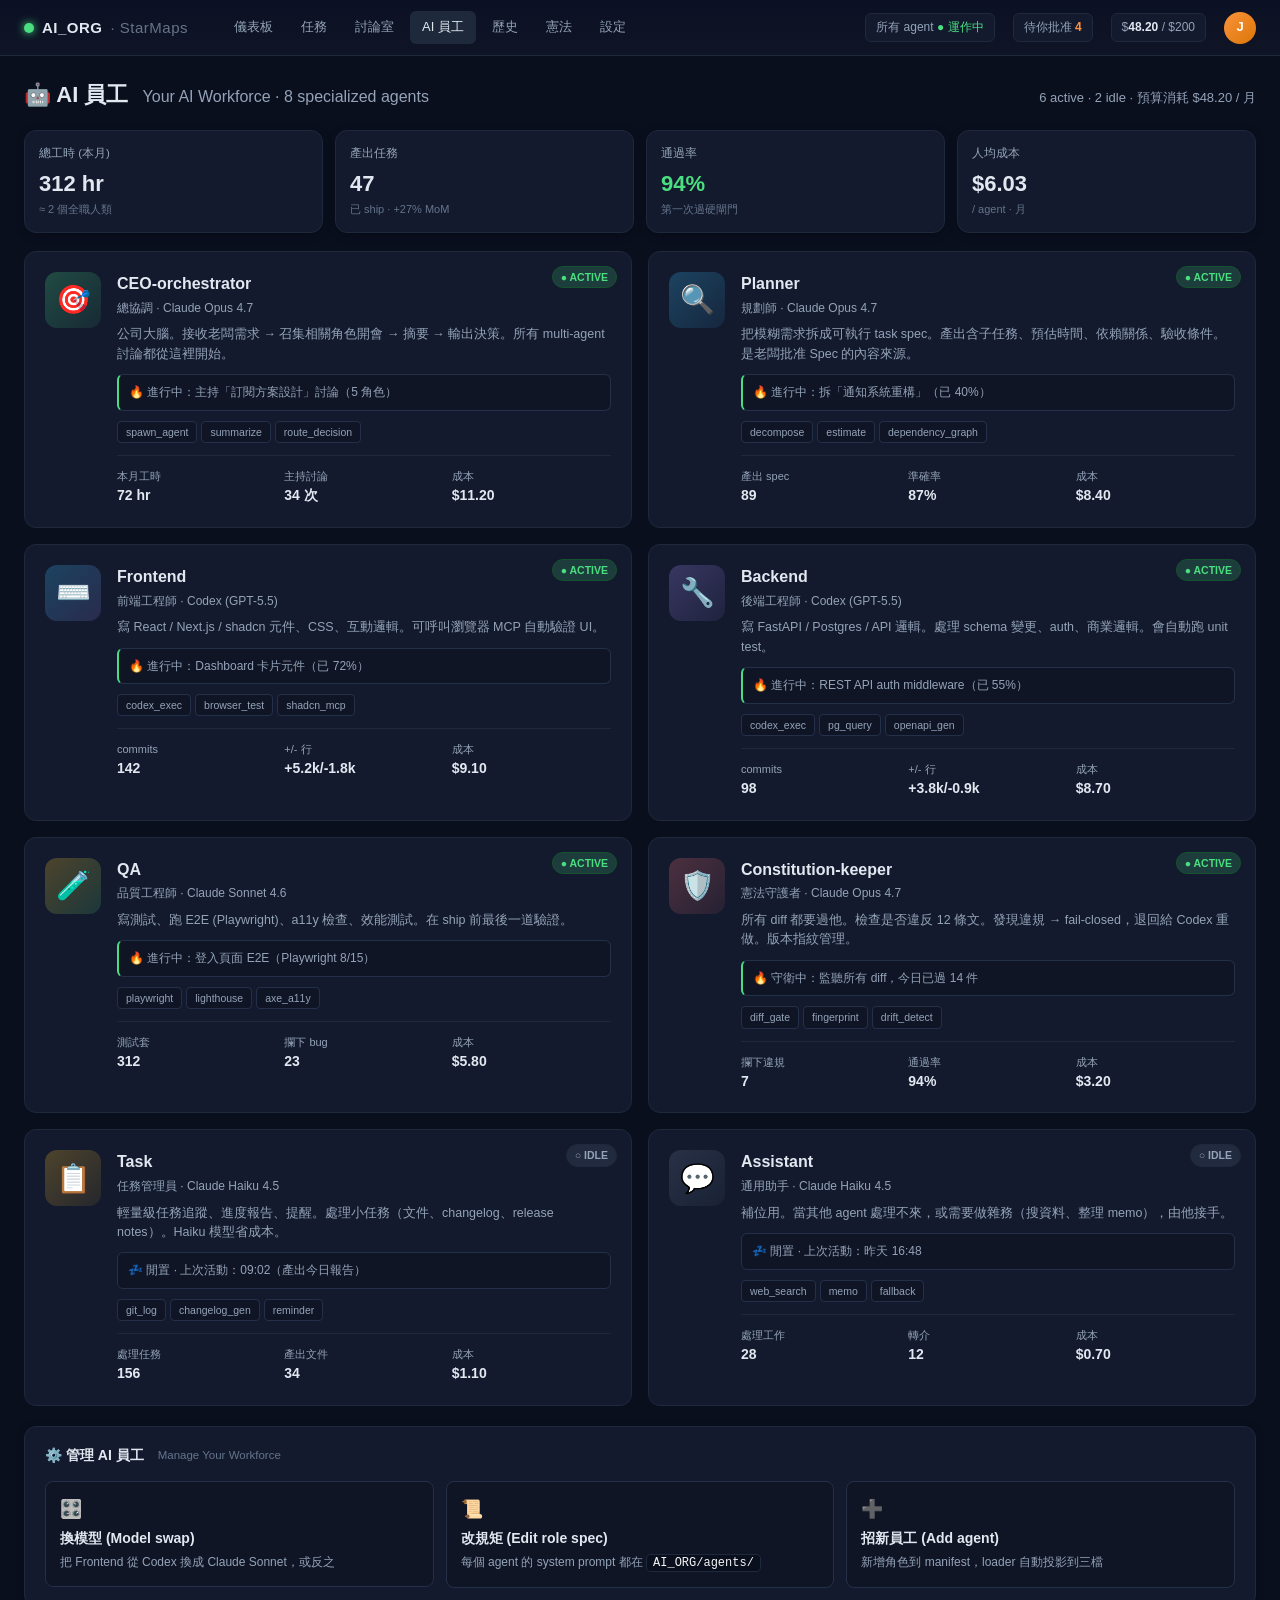
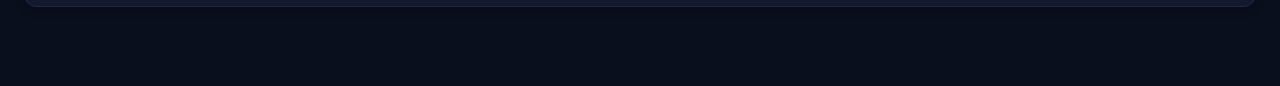
==== agents.html @ 7b2057f3 "feat: AI_ORG dashboard demo — 7 interactive pages 7 static pages showing what a boss's day looks lik" ====
<!DOCTYPE html>
<html lang="zh-Hant">
<head>
<meta charset="UTF-8">
<title>AI_ORG · AI 員工 (Agents)</title>
<link rel="stylesheet" href="styles.css">
<style>
  .agent-grid { display: grid; grid-template-columns: repeat(2, 1fr); gap: 16px; }
  .agent-profile {
    background: var(--panel);
    border: 1px solid var(--border);
    border-radius: 12px;
    padding: 20px;
    display: flex;
    gap: 16px;
    position: relative;
  }
  .agent-profile .badge-corner {
    position: absolute;
    top: 14px; right: 14px;
    font-size: 10.5px;
    padding: 2px 8px;
    border-radius: 999px;
    font-weight: 600;
  }
  .agent-profile.active .badge-corner { background: rgba(74,222,128,0.18); color: var(--ok); border: 1px solid #14532d; }
  .agent-profile.idle .badge-corner { background: rgba(100,116,139,0.18); color: var(--muted); border: 1px solid var(--border); }

  .agent-ava {
    width: 56px; height: 56px;
    border-radius: 12px;
    flex-shrink: 0;
    display: flex; align-items: center; justify-content: center;
    font-size: 28px;
  }
  .agent-ava.orch { background: linear-gradient(135deg, rgba(74,222,128,0.25), rgba(74,222,128,0.08)); }
  .agent-ava.planner { background: linear-gradient(135deg, rgba(56,189,248,0.25), rgba(56,189,248,0.08)); }
  .agent-ava.task { background: linear-gradient(135deg, rgba(251,191,36,0.25), rgba(251,191,36,0.08)); }
  .agent-ava.fe { background: linear-gradient(135deg, rgba(56,189,248,0.25), rgba(167,139,250,0.15)); }
  .agent-ava.be { background: linear-gradient(135deg, rgba(167,139,250,0.25), rgba(167,139,250,0.08)); }
  .agent-ava.qa { background: linear-gradient(135deg, rgba(251,191,36,0.25), rgba(74,222,128,0.15)); }
  .agent-ava.const { background: linear-gradient(135deg, rgba(248,113,113,0.25), rgba(248,113,113,0.08)); }
  .agent-ava.asst { background: linear-gradient(135deg, rgba(100,116,139,0.25), rgba(100,116,139,0.08)); }

  .agent-info { flex: 1; min-width: 0; }
  .agent-info h3 { margin: 0; font-size: 16px; font-weight: 700; }
  .agent-info .role { font-size: 12px; color: var(--muted); margin-top: 2px; }
  .agent-info .desc { font-size: 12.5px; color: var(--muted); margin-top: 8px; line-height: 1.55; }

  .agent-stats {
    display: grid;
    grid-template-columns: repeat(3, 1fr);
    gap: 8px;
    margin-top: 12px;
    padding-top: 12px;
    border-top: 1px solid var(--border);
  }
  .agent-stat { font-size: 11px; color: var(--muted); }
  .agent-stat b { display: block; color: var(--text); font-size: 14px; font-weight: 700; }

  .agent-current {
    margin-top: 10px;
    padding: 8px 10px;
    background: var(--panel-2);
    border: 1px solid var(--border-soft);
    border-radius: 6px;
    font-size: 12px;
    color: var(--muted);
  }
  .agent-current.active { border-left: 2px solid var(--ok); }
  .agent-current b { color: var(--text); }

  .agent-tools {
    display: flex; flex-wrap: wrap; gap: 4px;
    margin-top: 10px;
  }
  .tool-tag {
    font-size: 10.5px;
    background: var(--panel-2);
    border: 1px solid var(--border-soft);
    padding: 2px 8px;
    border-radius: 4px;
    color: var(--muted);
  }

  @media (max-width: 1100px) { .agent-grid { grid-template-columns: 1fr; } }
</style>
</head>
<body>
<div id="topbar-slot" data-active="agents"></div>

<div class="container">
  <div class="hero">
    <h1>🤖 AI 員工 <span class="greet">Your AI Workforce · 8 specialized agents</span></h1>
    <div class="date">6 active · 2 idle · 預算消耗 $48.20 / 月</div>
  </div>

  <div class="summary-row" style="display:grid;grid-template-columns:repeat(4,1fr);gap:12px;margin-bottom:18px">
    <div class="card" style="padding:14px"><div style="font-size:11.5px;color:var(--muted);text-transform:uppercase">總工時 (本月)</div><div style="font-size:22px;font-weight:700;margin-top:4px">312 hr</div><div style="font-size:11px;color:var(--dim)">≈ 2 個全職人類</div></div>
    <div class="card" style="padding:14px"><div style="font-size:11.5px;color:var(--muted);text-transform:uppercase">產出任務</div><div style="font-size:22px;font-weight:700;margin-top:4px">47</div><div style="font-size:11px;color:var(--dim)">已 ship · +27% MoM</div></div>
    <div class="card" style="padding:14px"><div style="font-size:11.5px;color:var(--muted);text-transform:uppercase">通過率</div><div style="font-size:22px;font-weight:700;margin-top:4px;color:var(--ok)">94%</div><div style="font-size:11px;color:var(--dim)">第一次過硬閘門</div></div>
    <div class="card" style="padding:14px"><div style="font-size:11.5px;color:var(--muted);text-transform:uppercase">人均成本</div><div style="font-size:22px;font-weight:700;margin-top:4px">$6.03</div><div style="font-size:11px;color:var(--dim)">/ agent · 月</div></div>
  </div>

  <div class="agent-grid">

    <!-- Orchestrator -->
    <div class="agent-profile active">
      <span class="badge-corner">● ACTIVE</span>
      <div class="agent-ava orch">🎯</div>
      <div class="agent-info">
        <h3>CEO-orchestrator</h3>
        <div class="role">總協調 · Claude Opus 4.7</div>
        <div class="desc">公司大腦。接收老闆需求 → 召集相關角色開會 → 摘要 → 輸出決策。所有 multi-agent 討論都從這裡開始。</div>
        <div class="agent-current active">🔥 進行中：主持「訂閱方案設計」討論（5 角色）</div>
        <div class="agent-tools">
          <span class="tool-tag">spawn_agent</span>
          <span class="tool-tag">summarize</span>
          <span class="tool-tag">route_decision</span>
        </div>
        <div class="agent-stats">
          <div class="agent-stat">本月工時<b>72 hr</b></div>
          <div class="agent-stat">主持討論<b>34 次</b></div>
          <div class="agent-stat">成本<b>$11.20</b></div>
        </div>
      </div>
    </div>

    <!-- Planner -->
    <div class="agent-profile active">
      <span class="badge-corner">● ACTIVE</span>
      <div class="agent-ava planner">🔍</div>
      <div class="agent-info">
        <h3>Planner</h3>
        <div class="role">規劃師 · Claude Opus 4.7</div>
        <div class="desc">把模糊需求拆成可執行 task spec。產出含子任務、預估時間、依賴關係、驗收條件。是老闆批准 Spec 的內容來源。</div>
        <div class="agent-current active">🔥 進行中：拆「通知系統重構」（已 40%）</div>
        <div class="agent-tools">
          <span class="tool-tag">decompose</span>
          <span class="tool-tag">estimate</span>
          <span class="tool-tag">dependency_graph</span>
        </div>
        <div class="agent-stats">
          <div class="agent-stat">產出 spec<b>89</b></div>
          <div class="agent-stat">準確率<b>87%</b></div>
          <div class="agent-stat">成本<b>$8.40</b></div>
        </div>
      </div>
    </div>

    <!-- Frontend (Codex) -->
    <div class="agent-profile active">
      <span class="badge-corner">● ACTIVE</span>
      <div class="agent-ava fe">⌨️</div>
      <div class="agent-info">
        <h3>Frontend</h3>
        <div class="role">前端工程師 · Codex (GPT-5.5)</div>
        <div class="desc">寫 React / Next.js / shadcn 元件、CSS、互動邏輯。可呼叫瀏覽器 MCP 自動驗證 UI。</div>
        <div class="agent-current active">🔥 進行中：Dashboard 卡片元件（已 72%）</div>
        <div class="agent-tools">
          <span class="tool-tag">codex_exec</span>
          <span class="tool-tag">browser_test</span>
          <span class="tool-tag">shadcn_mcp</span>
        </div>
        <div class="agent-stats">
          <div class="agent-stat">commits<b>142</b></div>
          <div class="agent-stat">+/- 行<b>+5.2k/-1.8k</b></div>
          <div class="agent-stat">成本<b>$9.10</b></div>
        </div>
      </div>
    </div>

    <!-- Backend (Codex) -->
    <div class="agent-profile active">
      <span class="badge-corner">● ACTIVE</span>
      <div class="agent-ava be">🔧</div>
      <div class="agent-info">
        <h3>Backend</h3>
        <div class="role">後端工程師 · Codex (GPT-5.5)</div>
        <div class="desc">寫 FastAPI / Postgres / API 邏輯。處理 schema 變更、auth、商業邏輯。會自動跑 unit test。</div>
        <div class="agent-current active">🔥 進行中：REST API auth middleware（已 55%）</div>
        <div class="agent-tools">
          <span class="tool-tag">codex_exec</span>
          <span class="tool-tag">pg_query</span>
          <span class="tool-tag">openapi_gen</span>
        </div>
        <div class="agent-stats">
          <div class="agent-stat">commits<b>98</b></div>
          <div class="agent-stat">+/- 行<b>+3.8k/-0.9k</b></div>
          <div class="agent-stat">成本<b>$8.70</b></div>
        </div>
      </div>
    </div>

    <!-- QA -->
    <div class="agent-profile active">
      <span class="badge-corner">● ACTIVE</span>
      <div class="agent-ava qa">🧪</div>
      <div class="agent-info">
        <h3>QA</h3>
        <div class="role">品質工程師 · Claude Sonnet 4.6</div>
        <div class="desc">寫測試、跑 E2E (Playwright)、a11y 檢查、效能測試。在 ship 前最後一道驗證。</div>
        <div class="agent-current active">🔥 進行中：登入頁面 E2E（Playwright 8/15）</div>
        <div class="agent-tools">
          <span class="tool-tag">playwright</span>
          <span class="tool-tag">lighthouse</span>
          <span class="tool-tag">axe_a11y</span>
        </div>
        <div class="agent-stats">
          <div class="agent-stat">測試套<b>312</b></div>
          <div class="agent-stat">攔下 bug<b>23</b></div>
          <div class="agent-stat">成本<b>$5.80</b></div>
        </div>
      </div>
    </div>

    <!-- Constitution Keeper -->
    <div class="agent-profile active">
      <span class="badge-corner">● ACTIVE</span>
      <div class="agent-ava const">🛡️</div>
      <div class="agent-info">
        <h3>Constitution-keeper</h3>
        <div class="role">憲法守護者 · Claude Opus 4.7</div>
        <div class="desc">所有 diff 都要過他。檢查是否違反 12 條文。發現違規 → fail-closed，退回給 Codex 重做。版本指紋管理。</div>
        <div class="agent-current active">🔥 守衛中：監聽所有 diff，今日已過 14 件</div>
        <div class="agent-tools">
          <span class="tool-tag">diff_gate</span>
          <span class="tool-tag">fingerprint</span>
          <span class="tool-tag">drift_detect</span>
        </div>
        <div class="agent-stats">
          <div class="agent-stat">攔下違規<b>7</b></div>
          <div class="agent-stat">通過率<b>94%</b></div>
          <div class="agent-stat">成本<b>$3.20</b></div>
        </div>
      </div>
    </div>

    <!-- Task -->
    <div class="agent-profile idle">
      <span class="badge-corner">○ IDLE</span>
      <div class="agent-ava task">📋</div>
      <div class="agent-info">
        <h3>Task</h3>
        <div class="role">任務管理員 · Claude Haiku 4.5</div>
        <div class="desc">輕量級任務追蹤、進度報告、提醒。處理小任務（文件、changelog、release notes）。Haiku 模型省成本。</div>
        <div class="agent-current">💤 閒置 · 上次活動：09:02（產出今日報告）</div>
        <div class="agent-tools">
          <span class="tool-tag">git_log</span>
          <span class="tool-tag">changelog_gen</span>
          <span class="tool-tag">reminder</span>
        </div>
        <div class="agent-stats">
          <div class="agent-stat">處理任務<b>156</b></div>
          <div class="agent-stat">產出文件<b>34</b></div>
          <div class="agent-stat">成本<b>$1.10</b></div>
        </div>
      </div>
    </div>

    <!-- Assistant -->
    <div class="agent-profile idle">
      <span class="badge-corner">○ IDLE</span>
      <div class="agent-ava asst">💬</div>
      <div class="agent-info">
        <h3>Assistant</h3>
        <div class="role">通用助手 · Claude Haiku 4.5</div>
        <div class="desc">補位用。當其他 agent 處理不來，或需要做雜務（搜資料、整理 memo），由他接手。</div>
        <div class="agent-current">💤 閒置 · 上次活動：昨天 16:48</div>
        <div class="agent-tools">
          <span class="tool-tag">web_search</span>
          <span class="tool-tag">memo</span>
          <span class="tool-tag">fallback</span>
        </div>
        <div class="agent-stats">
          <div class="agent-stat">處理工作<b>28</b></div>
          <div class="agent-stat">轉介<b>12</b></div>
          <div class="agent-stat">成本<b>$0.70</b></div>
        </div>
      </div>
    </div>

  </div>

  <!-- Bottom: how to manage them -->
  <div class="card" style="margin-top:20px">
    <div class="card-head"><h3>⚙️ 管理 AI 員工 <span class="en">Manage Your Workforce</span></h3></div>
    <div style="display:grid;grid-template-columns:repeat(3,1fr);gap:12px;margin-top:8px">
      <a href="settings.html" style="text-decoration:none;color:inherit">
        <div style="background:var(--panel-2);border:1px solid var(--border-soft);border-radius:8px;padding:14px;cursor:pointer">
          <div style="font-size:18px;margin-bottom:4px">🎛️</div>
          <div style="font-weight:600">換模型 (Model swap)</div>
          <div style="font-size:12px;color:var(--muted);margin-top:4px">把 Frontend 從 Codex 換成 Claude Sonnet，或反之</div>
        </div>
      </a>
      <a href="constitution.html" style="text-decoration:none;color:inherit">
        <div style="background:var(--panel-2);border:1px solid var(--border-soft);border-radius:8px;padding:14px;cursor:pointer">
          <div style="font-size:18px;margin-bottom:4px">📜</div>
          <div style="font-weight:600">改規矩 (Edit role spec)</div>
          <div style="font-size:12px;color:var(--muted);margin-top:4px">每個 agent 的 system prompt 都在 <code>AI_ORG/agents/</code></div>
        </div>
      </a>
      <div style="background:var(--panel-2);border:1px solid var(--border-soft);border-radius:8px;padding:14px;cursor:pointer" onclick="showToast('🆕','新員工招募流程：寫角色 → 加入 manifest → loader 自動投影')">
        <div style="font-size:18px;margin-bottom:4px">➕</div>
        <div style="font-weight:600">招新員工 (Add agent)</div>
        <div style="font-size:12px;color:var(--muted);margin-top:4px">新增角色到 manifest，loader 自動投影到三檔</div>
      </div>
    </div>
  </div>
</div>

<script src="shared.js"></script>
</body>
</html>
---- styles.css ----
/* ===========================================
   AI_ORG · Shared Stylesheet
   =========================================== */
:root {
  --bg: #0a0f1e;
  --panel: #131a2e;
  --panel-2: #0f1525;
  --border: #1e293b;
  --border-soft: #243049;
  --text: #e2e8f0;
  --muted: #94a3b8;
  --dim: #64748b;
  --accent: #38bdf8;
  --accent-2: #a78bfa;
  --boss: #fb923c;
  --ok: #4ade80;
  --warn: #fbbf24;
  --danger: #f87171;
}
* { box-sizing: border-box; }
html, body { margin: 0; padding: 0; }
body {
  font-family: -apple-system, "PingFang TC", "Microsoft JhengHei", "Segoe UI", sans-serif;
  background: var(--bg);
  color: var(--text);
  font-size: 14px;
  line-height: 1.55;
  min-height: 100vh;
}
a { color: var(--accent); text-decoration: none; }
code { background: var(--bg); border: 1px solid var(--border); padding: 1px 6px; border-radius: 4px; font-size: 12px; color: #f5f5f5; }

/* ===== Top Bar ===== */
.topbar {
  height: 56px;
  padding: 0 24px;
  background: linear-gradient(180deg, #0b1124, var(--panel-2));
  border-bottom: 1px solid var(--border);
  display: flex;
  align-items: center;
  gap: 18px;
  position: sticky;
  top: 0;
  z-index: 10;
  backdrop-filter: blur(8px);
}
.logo {
  font-weight: 700;
  font-size: 15px;
  letter-spacing: 0.5px;
  color: var(--text);
  display: flex;
  align-items: center;
  gap: 8px;
}
.logo .dot {
  width: 10px; height: 10px; border-radius: 50%;
  background: var(--ok);
  box-shadow: 0 0 8px var(--ok);
  animation: pulse 2s infinite;
}
@keyframes pulse {
  0%, 100% { opacity: 1; }
  50% { opacity: 0.4; }
}
.nav { display: flex; gap: 4px; margin-left: 16px; }
.nav a {
  color: var(--muted);
  padding: 6px 12px;
  border-radius: 6px;
  font-size: 13px;
  cursor: pointer;
}
.nav a.active { color: var(--text); background: var(--border); }
.nav a:hover { color: var(--text); }
.topbar .spacer { flex: 1; }
.topbar .stat {
  font-size: 12px;
  color: var(--muted);
  padding: 4px 10px;
  border-radius: 6px;
  background: var(--panel);
  border: 1px solid var(--border);
}
.topbar .stat b { color: var(--text); }
.topbar .stat .ok { color: var(--ok); }
.topbar .stat .boss { color: var(--boss); }
.avatar {
  width: 32px; height: 32px;
  border-radius: 50%;
  background: linear-gradient(135deg, var(--boss), #d97706);
  display: flex; align-items: center; justify-content: center;
  font-size: 13px; font-weight: 600; color: #fff;
  cursor: pointer;
}

/* ===== Container & Hero ===== */
.container {
  max-width: 1480px;
  margin: 0 auto;
  padding: 22px 24px 80px;
}
.hero {
  display: flex;
  align-items: baseline;
  justify-content: space-between;
  gap: 16px;
  margin-bottom: 18px;
  flex-wrap: wrap;
}
.hero h1 { margin: 0; font-size: 22px; font-weight: 700; }
.hero h1 .greet { color: var(--muted); font-weight: 400; font-size: 16px; margin-left: 8px; }
.hero .date { color: var(--muted); font-size: 13px; }

/* ===== Cards ===== */
.grid { display: grid; grid-template-columns: 2fr 1fr; gap: 18px; }
.col { display: flex; flex-direction: column; gap: 18px; min-width: 0; }
.card {
  background: var(--panel);
  border: 1px solid var(--border);
  border-radius: 12px;
  padding: 18px 20px;
  box-shadow: 0 2px 8px rgba(0,0,0,0.25);
}
.card .card-head {
  display: flex;
  align-items: center;
  justify-content: space-between;
  margin-bottom: 14px;
  gap: 8px;
  flex-wrap: wrap;
}
.card .card-head h3 {
  margin: 0;
  font-size: 14px;
  font-weight: 600;
  color: var(--text);
  display: flex; align-items: center; gap: 8px;
}
.card .card-head .en { font-size: 11.5px; color: var(--dim); font-weight: 400; margin-left: 6px; }
.card .card-head .count {
  background: var(--boss); color: #fff;
  padding: 1px 8px; border-radius: 999px;
  font-size: 11px; font-weight: 600;
}
.card .card-head .count.ok { background: var(--ok); color: #052e0e; }
.card .card-head .count.warn { background: var(--warn); color: #451a03; }
.card .card-head .more { font-size: 12px; color: var(--accent); cursor: pointer; }
.card .card-head .more:hover { text-decoration: underline; }

/* ===== Badges & Buttons ===== */
.badge {
  display: inline-block;
  font-size: 10.5px;
  padding: 2px 8px;
  border-radius: 999px;
  font-weight: 500;
  border: 1px solid var(--border-soft);
}
.badge.spec { background: rgba(251,146,60,0.12); color: var(--boss); border-color: #7c2d12; }
.badge.ship { background: rgba(74,222,128,0.12); color: var(--ok); border-color: #14532d; }
.badge.risk { background: rgba(248,113,113,0.12); color: var(--danger); border-color: #7f1d1d; }
.badge.cost { background: rgba(167,139,250,0.12); color: var(--accent-2); border-color: #4c1d95; }
.badge.test { background: rgba(56,189,248,0.12); color: var(--accent); border-color: #0c4a6e; }
.badge.muted { background: rgba(100,116,139,0.12); color: var(--muted); border-color: var(--border); }

.btn {
  padding: 6px 14px;
  border-radius: 6px;
  font-size: 12.5px;
  font-weight: 500;
  cursor: pointer;
  border: 1px solid var(--border-soft);
  background: transparent;
  color: var(--muted);
  transition: all 0.15s;
  font-family: inherit;
}
.btn:hover { color: var(--text); border-color: var(--dim); }
.btn.primary { background: var(--ok); color: #052e0e; border-color: var(--ok); font-weight: 600; }
.btn.primary:hover { background: #22c55e; }
.btn.danger { color: var(--danger); border-color: rgba(248,113,113,0.4); }
.btn.danger:hover { background: rgba(248,113,113,0.1); border-color: var(--danger); }
.btn.boss { background: var(--boss); color: #fff; border-color: var(--boss); font-weight: 600; }
.btn.boss:hover { background: #ea7c1d; }
.btn.ghost { color: var(--muted); }

/* ===== Toast ===== */
.toast {
  position: fixed;
  bottom: 24px; right: 24px;
  background: var(--panel);
  border: 1px solid var(--ok);
  border-radius: 10px;
  padding: 12px 18px;
  color: var(--text);
  font-size: 13px;
  box-shadow: 0 8px 24px rgba(0,0,0,0.4);
  transform: translateY(120%);
  opacity: 0;
  transition: all 0.3s;
  z-index: 100;
  display: flex;
  align-items: center;
  gap: 10px;
  max-width: 400px;
}
.toast.show { transform: translateY(0); opacity: 1; }
.toast.error { border-color: var(--danger); }

/* ===== Tables ===== */
table { width: 100%; border-collapse: collapse; font-size: 13px; }
th, td { text-align: left; padding: 10px 12px; border-bottom: 1px solid var(--border); vertical-align: top; }
th { color: var(--accent); font-weight: 600; font-size: 12px; text-transform: uppercase; letter-spacing: 0.5px; }
tr:hover td { background: rgba(56,189,248,0.04); }
td .en { color: var(--dim); font-size: 11.5px; }

/* ===== Filter bar ===== */
.filter-bar {
  display: flex; gap: 8px; flex-wrap: wrap;
  margin-bottom: 14px;
}
.filter-bar .chip {
  background: var(--panel-2);
  border: 1px solid var(--border-soft);
  color: var(--muted);
  padding: 5px 12px;
  border-radius: 999px;
  font-size: 12px;
  cursor: pointer;
}
.filter-bar .chip.active { background: var(--accent); color: #052e0e; border-color: var(--accent); font-weight: 600; }
.filter-bar .chip:hover:not(.active) { color: var(--text); border-color: var(--accent); }
.filter-bar input.search {
  flex: 1; min-width: 200px;
  background: var(--panel-2);
  border: 1px solid var(--border-soft);
  color: var(--text);
  padding: 6px 12px;
  border-radius: 6px;
  font-size: 12.5px;
  font-family: inherit;
}
.filter-bar input.search:focus { outline: none; border-color: var(--accent); }

/* ===== Responsive ===== */
@media (max-width: 1100px) {
  .grid { grid-template-columns: 1fr; }
}
@media (max-width: 700px) {
  .nav { display: none; }
  .topbar .stat { display: none; }
  .topbar .stat.always { display: block; }
}
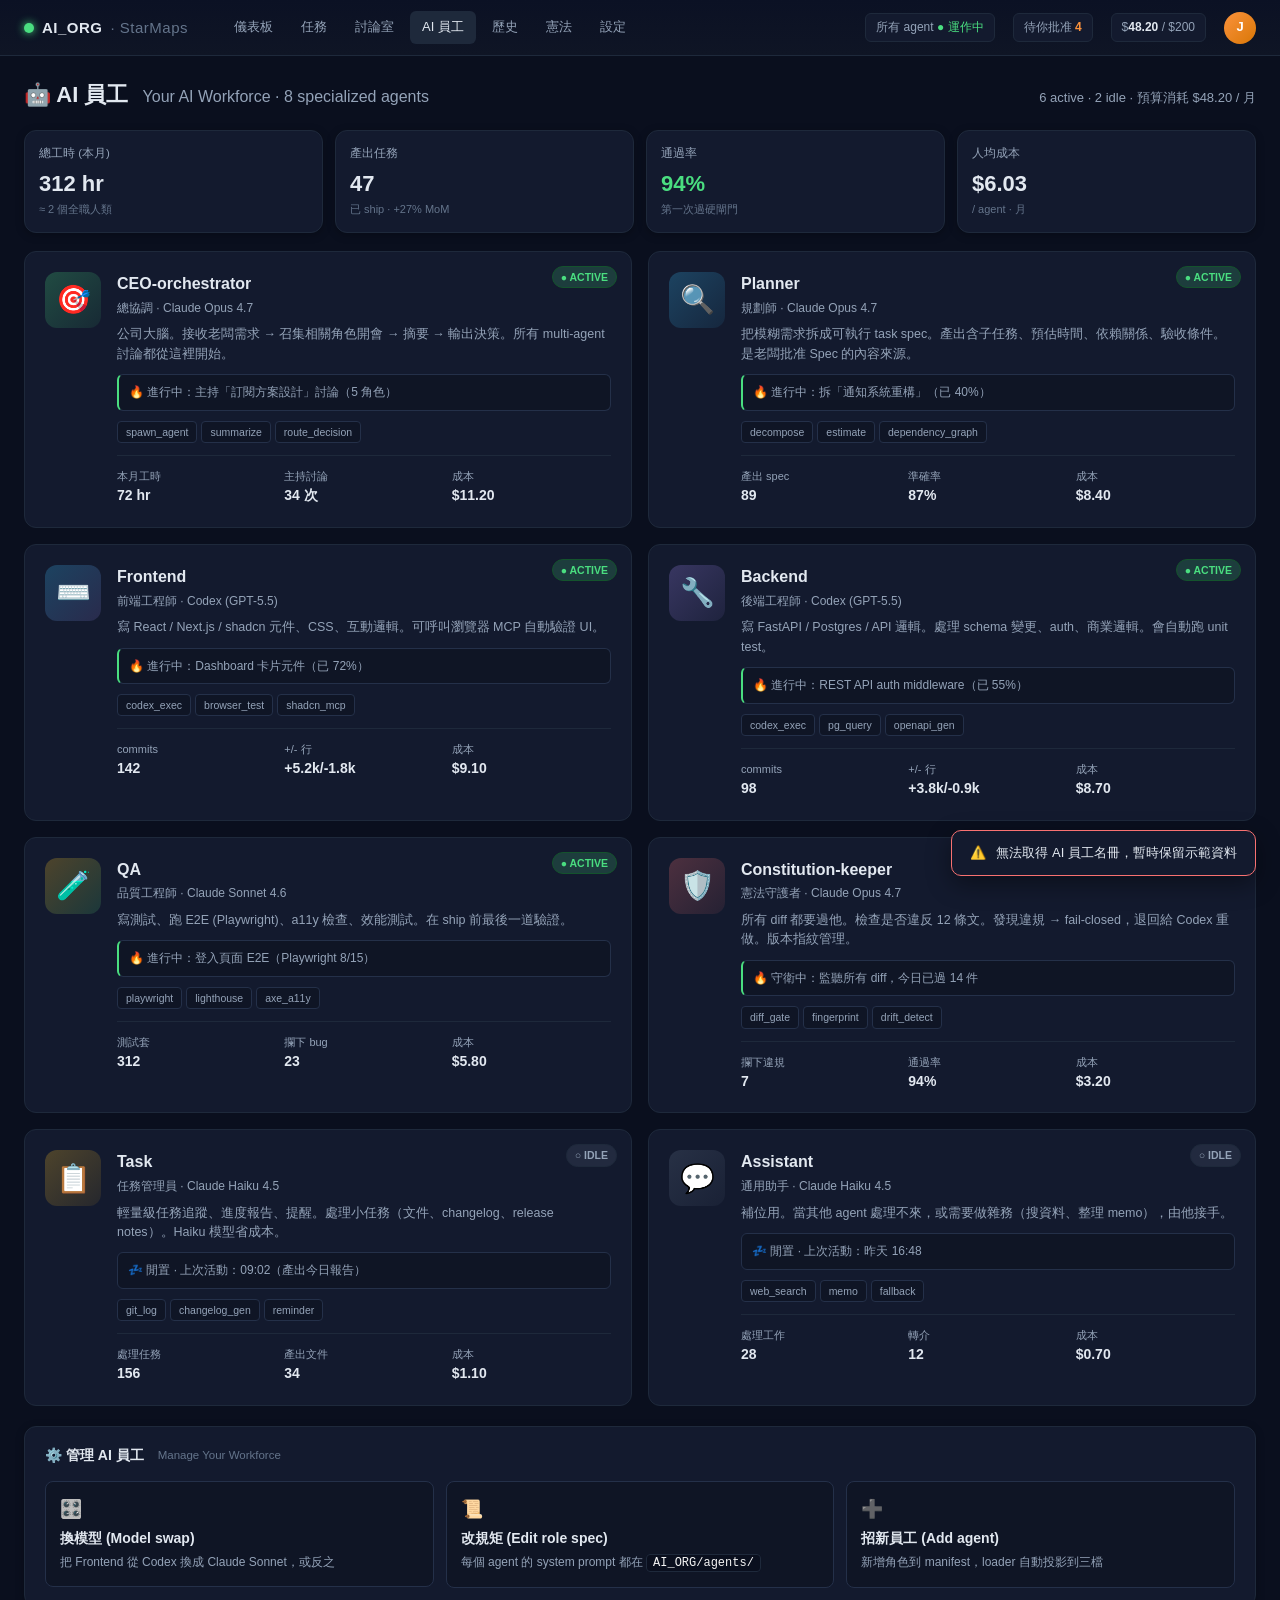
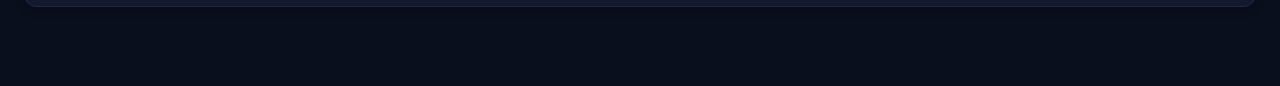
==== commit 24015989: "feat: T-0021 + T-0022 並行 — tasks.html(全列表 + 狀態 filter + 5s 輪詢 + approve/reject)+ agents.html(8 角色 cl" ====
--- a/agents.html
+++ b/agents.html
@@ -82,6 +82,24 @@
     border-radius: 4px;
     color: var(--muted);
   }
+  .agent-section-title {
+    grid-column: 1 / -1;
+    margin: 6px 0 -4px;
+    font-size: 12px;
+    color: var(--muted);
+    text-transform: uppercase;
+    letter-spacing: 0;
+  }
+  .agent-profile.boss { border-left: 3px solid var(--boss); }
+  .agent-profile.worker { border-left: 3px solid var(--accent); }
+  .agent-paths {
+    margin: 10px 0 0;
+    padding-left: 18px;
+    color: var(--muted);
+    font-size: 12px;
+    line-height: 1.55;
+  }
+  .agent-paths li { word-break: break-word; }
 
   @media (max-width: 1100px) { .agent-grid { grid-template-columns: 1fr; } }
 </style>
@@ -310,5 +328,125 @@
 </div>
 
 <script src="shared.js"></script>
+<script src="dashboard-api.js"></script>
+<script>
+  document.addEventListener('DOMContentLoaded', () => {
+    const agentsGrid = document.querySelector('.agent-grid');
+    let lastErrorToastAt = 0;
+
+    function createText(tag, className, text) {
+      const el = document.createElement(tag);
+      if (className) el.className = className;
+      el.textContent = text || '';
+      return el;
+    }
+
+    function normalizeRoles(manifest) {
+      const roles = manifest && manifest.roles ? manifest.roles : manifest;
+      if (!roles) return [];
+      if (Array.isArray(roles)) return roles.map(role => [role.name || role.id || '', role]);
+      return Object.entries(roles);
+    }
+
+    function getRoleClass(role) {
+      return role.class || role.role_class || role.level || '';
+    }
+
+    function getPaths(role) {
+      const paths = role.allowed_paths_default || role.allowedPathsDefault || role.allowed_paths || [];
+      if (Array.isArray(paths)) return paths;
+      if (typeof paths === 'string') return [paths];
+      return [];
+    }
+
+    function renderSection(title) {
+      agentsGrid.appendChild(createText('div', 'agent-section-title', title));
+    }
+
+    function renderAgentCard(key, role) {
+      const name = role.name || key || '未命名角色';
+      const engine = role.engine || role.model || role.runtime || '未設定';
+      const roleClass = getRoleClass(role);
+      const paths = getPaths(role);
+      const isBoss = String(roleClass) === '2';
+
+      const card = document.createElement('div');
+      card.className = `agent-profile active ${isBoss ? 'boss' : 'worker'}`;
+
+      const badge = createText('span', 'badge-corner', isBoss ? 'CLASS 2' : 'CLASS 3');
+      const avatar = createText('div', 'agent-ava asst', isBoss ? '🎯' : '⌨️');
+      const info = document.createElement('div');
+      info.className = 'agent-info';
+
+      info.appendChild(createText('h3', '', name));
+      info.appendChild(createText('div', 'role', `engine: ${engine}`));
+      info.appendChild(createText('div', 'desc', `class: ${roleClass || '未設定'}`));
+
+      const current = createText(
+        'div',
+        'agent-current active',
+        isBoss ? '主管角色 · 負責協調與決策' : '執行角色 · 負責交付任務',
+      );
+      info.appendChild(current);
+
+      const pathTitle = createText('div', 'agent-stat', 'allowed_paths_default');
+      pathTitle.style.marginTop = '12px';
+      pathTitle.style.color = 'var(--text)';
+      info.appendChild(pathTitle);
+
+      const list = document.createElement('ul');
+      list.className = 'agent-paths';
+      if (paths.length) {
+        paths.forEach(path => list.appendChild(createText('li', '', path)));
+      } else {
+        list.appendChild(createText('li', '', '未設定'));
+      }
+      info.appendChild(list);
+
+      card.append(badge, avatar, info);
+      return card;
+    }
+
+    function renderAgents(manifest) {
+      if (!agentsGrid) return;
+      const entries = normalizeRoles(manifest);
+      if (!entries.length) return;
+
+      const bosses = entries.filter(([, role]) => String(getRoleClass(role)) === '2');
+      const workers = entries.filter(([, role]) => String(getRoleClass(role)) === '3');
+      const others = entries.filter(([, role]) => !['2', '3'].includes(String(getRoleClass(role))));
+
+      agentsGrid.replaceChildren();
+      renderSection('Class 2 主管');
+      bosses.forEach(([key, role]) => agentsGrid.appendChild(renderAgentCard(key, role)));
+      renderSection('Class 3 執行');
+      workers.forEach(([key, role]) => agentsGrid.appendChild(renderAgentCard(key, role)));
+      if (others.length) {
+        renderSection('其他角色');
+        others.forEach(([key, role]) => agentsGrid.appendChild(renderAgentCard(key, role)));
+      }
+    }
+
+    async function refreshAgents() {
+      try {
+        const response = await fetch(`${window.API_BASE || 'http://127.0.0.1:8765'}/agents`, {
+          headers: { Accept: 'application/json' },
+        });
+        if (!response.ok) throw new Error(`HTTP ${response.status}`);
+        renderAgents(await response.json());
+      } catch (error) {
+        console.warn('[agents] fetch failed', error);
+        const now = Date.now();
+        if (typeof showToast === 'function' && now - lastErrorToastAt > 30000) {
+          lastErrorToastAt = now;
+          showToast('⚠️', '無法取得 AI 員工名冊，暫時保留示範資料', true);
+        }
+      }
+    }
+
+    refreshAgents();
+    window.setInterval(refreshAgents, 5000);
+  });
+</script>
 </body>
 </html>
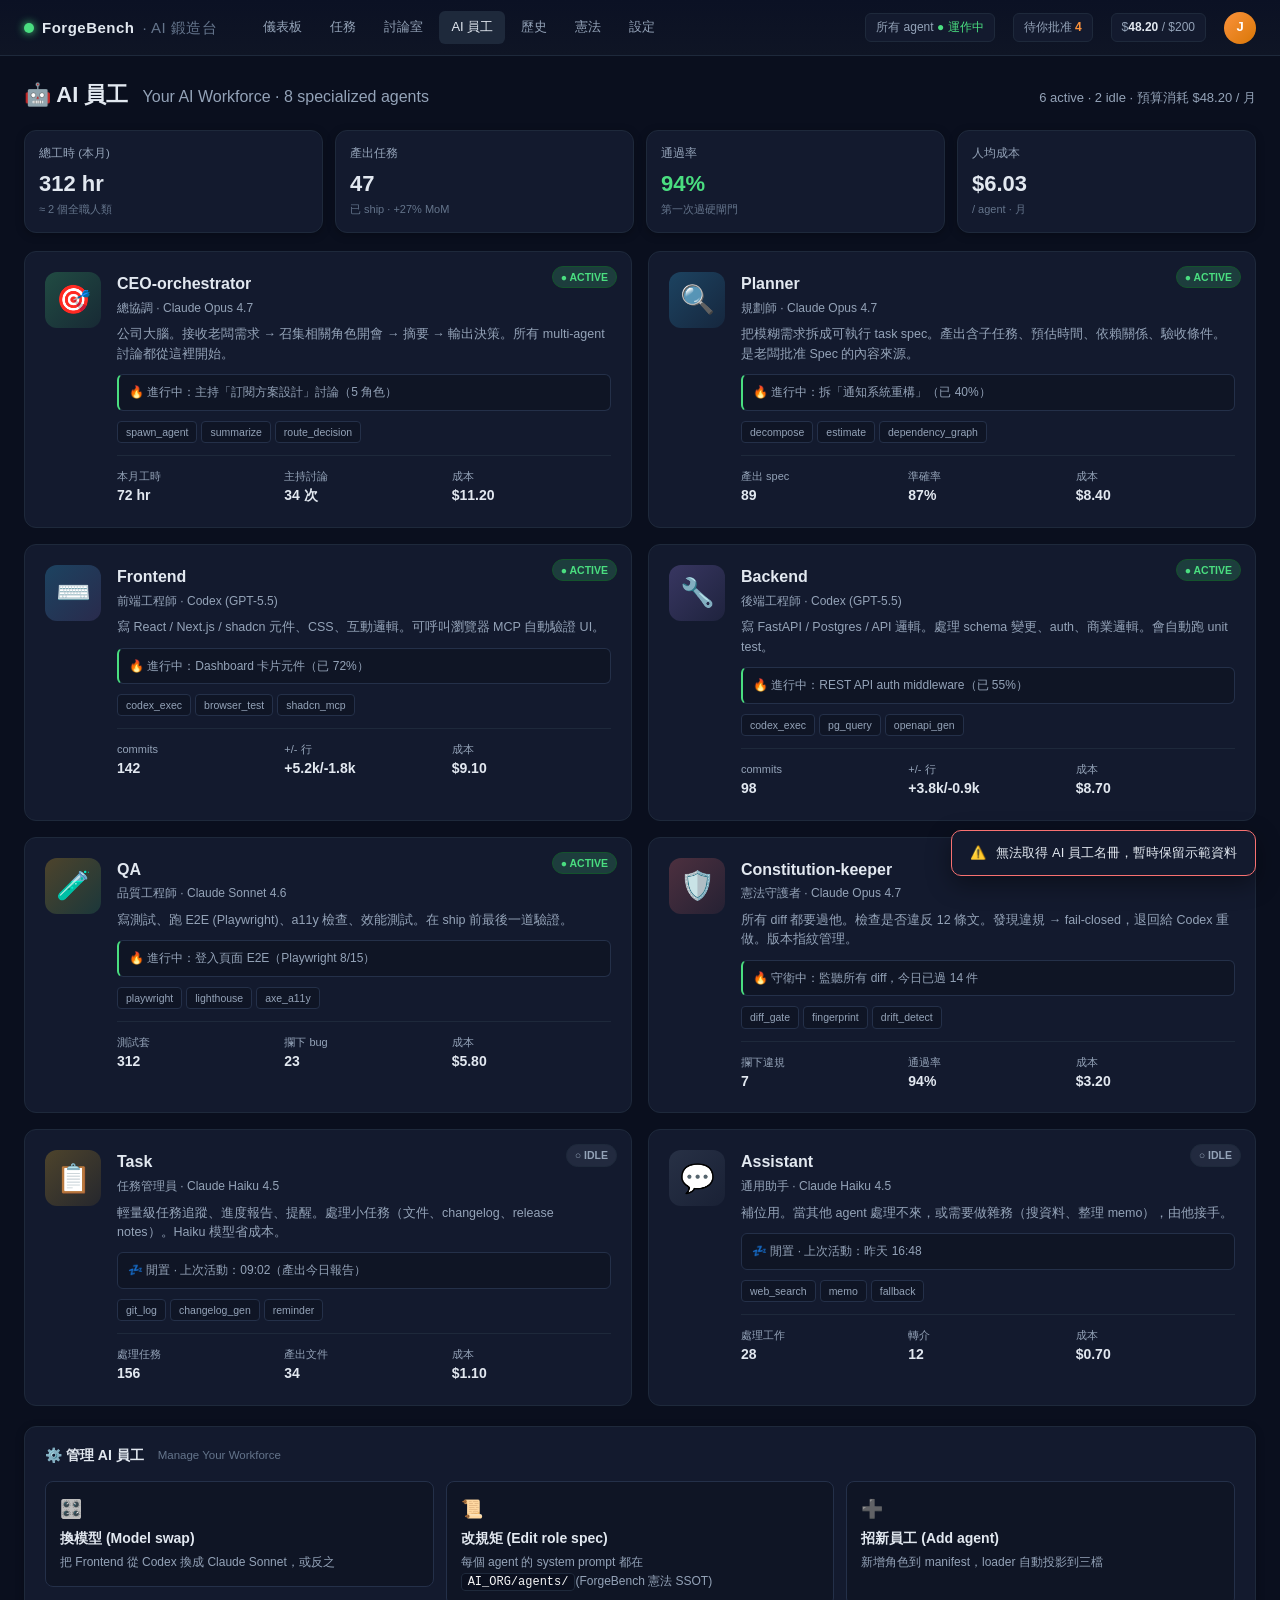
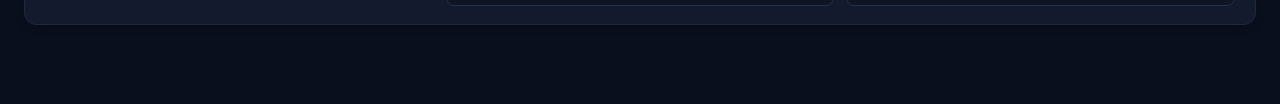
==== commit c435de4d: "feat(brand): ForgeBench｜AI 鍛造台 全面套用 — 7 頁 <title> 改 ForgeBench / 左上 logo 改 ForgeBench · AI 鍛造台 / age" ====
--- a/agents.html
+++ b/agents.html
@@ -2,7 +2,7 @@
 <html lang="zh-Hant">
 <head>
 <meta charset="UTF-8">
-<title>AI_ORG · AI 員工 (Agents)</title>
+<title>ForgeBench · AI 員工 (Agents)</title>
 <link rel="stylesheet" href="styles.css">
 <style>
   .agent-grid { display: grid; grid-template-columns: repeat(2, 1fr); gap: 16px; }
@@ -315,7 +315,7 @@
         <div style="background:var(--panel-2);border:1px solid var(--border-soft);border-radius:8px;padding:14px;cursor:pointer">
           <div style="font-size:18px;margin-bottom:4px">📜</div>
           <div style="font-weight:600">改規矩 (Edit role spec)</div>
-          <div style="font-size:12px;color:var(--muted);margin-top:4px">每個 agent 的 system prompt 都在 <code>AI_ORG/agents/</code></div>
+          <div style="font-size:12px;color:var(--muted);margin-top:4px">每個 agent 的 system prompt 都在 <code>AI_ORG/agents/</code>(ForgeBench 憲法 SSOT)</div>
         </div>
       </a>
       <div style="background:var(--panel-2);border:1px solid var(--border-soft);border-radius:8px;padding:14px;cursor:pointer" onclick="showToast('🆕','新員工招募流程：寫角色 → 加入 manifest → loader 自動投影')">
--- a/styles.css
+++ b/styles.css
@@ -1,5 +1,5 @@
 /* ===========================================
-   AI_ORG · Shared Stylesheet
+   ForgeBench｜AI 鍛造台 · Shared Stylesheet
    =========================================== */
 :root {
   --bg: #0a0f1e;
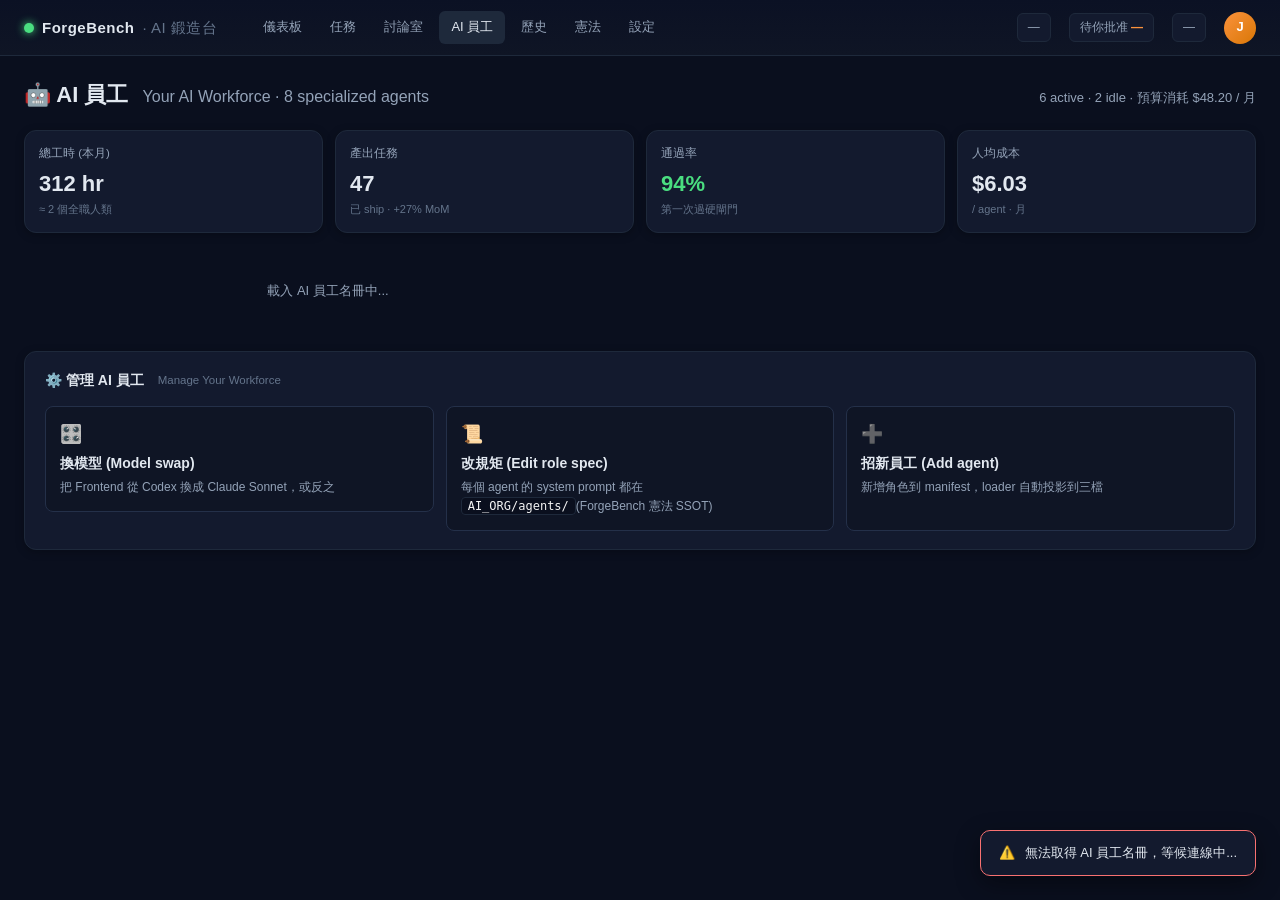
==== commit 762520d3: "feat: T-0037 — agents.html 殘留 mock 清(8 個 hardcoded mock cards → loading placeholder)+ ?api= URLSearc" ====
--- a/agents.html
+++ b/agents.html
@@ -121,183 +121,7 @@
   </div>
 
   <div class="agent-grid">
-
-    <!-- Orchestrator -->
-    <div class="agent-profile active">
-      <span class="badge-corner">● ACTIVE</span>
-      <div class="agent-ava orch">🎯</div>
-      <div class="agent-info">
-        <h3>CEO-orchestrator</h3>
-        <div class="role">總協調 · Claude Opus 4.7</div>
-        <div class="desc">公司大腦。接收老闆需求 → 召集相關角色開會 → 摘要 → 輸出決策。所有 multi-agent 討論都從這裡開始。</div>
-        <div class="agent-current active">🔥 進行中：主持「訂閱方案設計」討論（5 角色）</div>
-        <div class="agent-tools">
-          <span class="tool-tag">spawn_agent</span>
-          <span class="tool-tag">summarize</span>
-          <span class="tool-tag">route_decision</span>
-        </div>
-        <div class="agent-stats">
-          <div class="agent-stat">本月工時<b>72 hr</b></div>
-          <div class="agent-stat">主持討論<b>34 次</b></div>
-          <div class="agent-stat">成本<b>$11.20</b></div>
-        </div>
-      </div>
-    </div>
-
-    <!-- Planner -->
-    <div class="agent-profile active">
-      <span class="badge-corner">● ACTIVE</span>
-      <div class="agent-ava planner">🔍</div>
-      <div class="agent-info">
-        <h3>Planner</h3>
-        <div class="role">規劃師 · Claude Opus 4.7</div>
-        <div class="desc">把模糊需求拆成可執行 task spec。產出含子任務、預估時間、依賴關係、驗收條件。是老闆批准 Spec 的內容來源。</div>
-        <div class="agent-current active">🔥 進行中：拆「通知系統重構」（已 40%）</div>
-        <div class="agent-tools">
-          <span class="tool-tag">decompose</span>
-          <span class="tool-tag">estimate</span>
-          <span class="tool-tag">dependency_graph</span>
-        </div>
-        <div class="agent-stats">
-          <div class="agent-stat">產出 spec<b>89</b></div>
-          <div class="agent-stat">準確率<b>87%</b></div>
-          <div class="agent-stat">成本<b>$8.40</b></div>
-        </div>
-      </div>
-    </div>
-
-    <!-- Frontend (Codex) -->
-    <div class="agent-profile active">
-      <span class="badge-corner">● ACTIVE</span>
-      <div class="agent-ava fe">⌨️</div>
-      <div class="agent-info">
-        <h3>Frontend</h3>
-        <div class="role">前端工程師 · Codex (GPT-5.5)</div>
-        <div class="desc">寫 React / Next.js / shadcn 元件、CSS、互動邏輯。可呼叫瀏覽器 MCP 自動驗證 UI。</div>
-        <div class="agent-current active">🔥 進行中：Dashboard 卡片元件（已 72%）</div>
-        <div class="agent-tools">
-          <span class="tool-tag">codex_exec</span>
-          <span class="tool-tag">browser_test</span>
-          <span class="tool-tag">shadcn_mcp</span>
-        </div>
-        <div class="agent-stats">
-          <div class="agent-stat">commits<b>142</b></div>
-          <div class="agent-stat">+/- 行<b>+5.2k/-1.8k</b></div>
-          <div class="agent-stat">成本<b>$9.10</b></div>
-        </div>
-      </div>
-    </div>
-
-    <!-- Backend (Codex) -->
-    <div class="agent-profile active">
-      <span class="badge-corner">● ACTIVE</span>
-      <div class="agent-ava be">🔧</div>
-      <div class="agent-info">
-        <h3>Backend</h3>
-        <div class="role">後端工程師 · Codex (GPT-5.5)</div>
-        <div class="desc">寫 FastAPI / Postgres / API 邏輯。處理 schema 變更、auth、商業邏輯。會自動跑 unit test。</div>
-        <div class="agent-current active">🔥 進行中：REST API auth middleware（已 55%）</div>
-        <div class="agent-tools">
-          <span class="tool-tag">codex_exec</span>
-          <span class="tool-tag">pg_query</span>
-          <span class="tool-tag">openapi_gen</span>
-        </div>
-        <div class="agent-stats">
-          <div class="agent-stat">commits<b>98</b></div>
-          <div class="agent-stat">+/- 行<b>+3.8k/-0.9k</b></div>
-          <div class="agent-stat">成本<b>$8.70</b></div>
-        </div>
-      </div>
-    </div>
-
-    <!-- QA -->
-    <div class="agent-profile active">
-      <span class="badge-corner">● ACTIVE</span>
-      <div class="agent-ava qa">🧪</div>
-      <div class="agent-info">
-        <h3>QA</h3>
-        <div class="role">品質工程師 · Claude Sonnet 4.6</div>
-        <div class="desc">寫測試、跑 E2E (Playwright)、a11y 檢查、效能測試。在 ship 前最後一道驗證。</div>
-        <div class="agent-current active">🔥 進行中：登入頁面 E2E（Playwright 8/15）</div>
-        <div class="agent-tools">
-          <span class="tool-tag">playwright</span>
-          <span class="tool-tag">lighthouse</span>
-          <span class="tool-tag">axe_a11y</span>
-        </div>
-        <div class="agent-stats">
-          <div class="agent-stat">測試套<b>312</b></div>
-          <div class="agent-stat">攔下 bug<b>23</b></div>
-          <div class="agent-stat">成本<b>$5.80</b></div>
-        </div>
-      </div>
-    </div>
-
-    <!-- Constitution Keeper -->
-    <div class="agent-profile active">
-      <span class="badge-corner">● ACTIVE</span>
-      <div class="agent-ava const">🛡️</div>
-      <div class="agent-info">
-        <h3>Constitution-keeper</h3>
-        <div class="role">憲法守護者 · Claude Opus 4.7</div>
-        <div class="desc">所有 diff 都要過他。檢查是否違反 12 條文。發現違規 → fail-closed，退回給 Codex 重做。版本指紋管理。</div>
-        <div class="agent-current active">🔥 守衛中：監聽所有 diff，今日已過 14 件</div>
-        <div class="agent-tools">
-          <span class="tool-tag">diff_gate</span>
-          <span class="tool-tag">fingerprint</span>
-          <span class="tool-tag">drift_detect</span>
-        </div>
-        <div class="agent-stats">
-          <div class="agent-stat">攔下違規<b>7</b></div>
-          <div class="agent-stat">通過率<b>94%</b></div>
-          <div class="agent-stat">成本<b>$3.20</b></div>
-        </div>
-      </div>
-    </div>
-
-    <!-- Task -->
-    <div class="agent-profile idle">
-      <span class="badge-corner">○ IDLE</span>
-      <div class="agent-ava task">📋</div>
-      <div class="agent-info">
-        <h3>Task</h3>
-        <div class="role">任務管理員 · Claude Haiku 4.5</div>
-        <div class="desc">輕量級任務追蹤、進度報告、提醒。處理小任務（文件、changelog、release notes）。Haiku 模型省成本。</div>
-        <div class="agent-current">💤 閒置 · 上次活動：09:02（產出今日報告）</div>
-        <div class="agent-tools">
-          <span class="tool-tag">git_log</span>
-          <span class="tool-tag">changelog_gen</span>
-          <span class="tool-tag">reminder</span>
-        </div>
-        <div class="agent-stats">
-          <div class="agent-stat">處理任務<b>156</b></div>
-          <div class="agent-stat">產出文件<b>34</b></div>
-          <div class="agent-stat">成本<b>$1.10</b></div>
-        </div>
-      </div>
-    </div>
-
-    <!-- Assistant -->
-    <div class="agent-profile idle">
-      <span class="badge-corner">○ IDLE</span>
-      <div class="agent-ava asst">💬</div>
-      <div class="agent-info">
-        <h3>Assistant</h3>
-        <div class="role">通用助手 · Claude Haiku 4.5</div>
-        <div class="desc">補位用。當其他 agent 處理不來，或需要做雜務（搜資料、整理 memo），由他接手。</div>
-        <div class="agent-current">💤 閒置 · 上次活動：昨天 16:48</div>
-        <div class="agent-tools">
-          <span class="tool-tag">web_search</span>
-          <span class="tool-tag">memo</span>
-          <span class="tool-tag">fallback</span>
-        </div>
-        <div class="agent-stats">
-          <div class="agent-stat">處理工作<b>28</b></div>
-          <div class="agent-stat">轉介<b>12</b></div>
-          <div class="agent-stat">成本<b>$0.70</b></div>
-        </div>
-      </div>
-    </div>
-
+    <div class="agent-loading" style="padding:30px;color:var(--muted);text-align:center;font-size:13px">載入 AI 員工名冊中...</div>
   </div>
 
   <!-- Bottom: how to manage them -->
@@ -330,6 +154,8 @@
 <script src="shared.js"></script>
 <script src="dashboard-api.js"></script>
 <script>
+  const apiBase = (new URLSearchParams(location.search).get("api") || window.API_BASE || "http://127.0.0.1:8765").replace(/\/+$/, "");
+
   document.addEventListener('DOMContentLoaded', () => {
     const agentsGrid = document.querySelector('.agent-grid');
     let lastErrorToastAt = 0;
@@ -429,7 +255,7 @@
 
     async function refreshAgents() {
       try {
-        const response = await fetch(`${window.API_BASE || 'http://127.0.0.1:8765'}/agents`, {
+        const response = await fetch(`${apiBase}/agents`, {
           headers: { Accept: 'application/json' },
         });
         if (!response.ok) throw new Error(`HTTP ${response.status}`);
@@ -439,7 +265,7 @@
         const now = Date.now();
         if (typeof showToast === 'function' && now - lastErrorToastAt > 30000) {
           lastErrorToastAt = now;
-          showToast('⚠️', '無法取得 AI 員工名冊，暫時保留示範資料', true);
+          showToast('⚠️', '無法取得 AI 員工名冊，等候連線中...', true);
         }
       }
     }
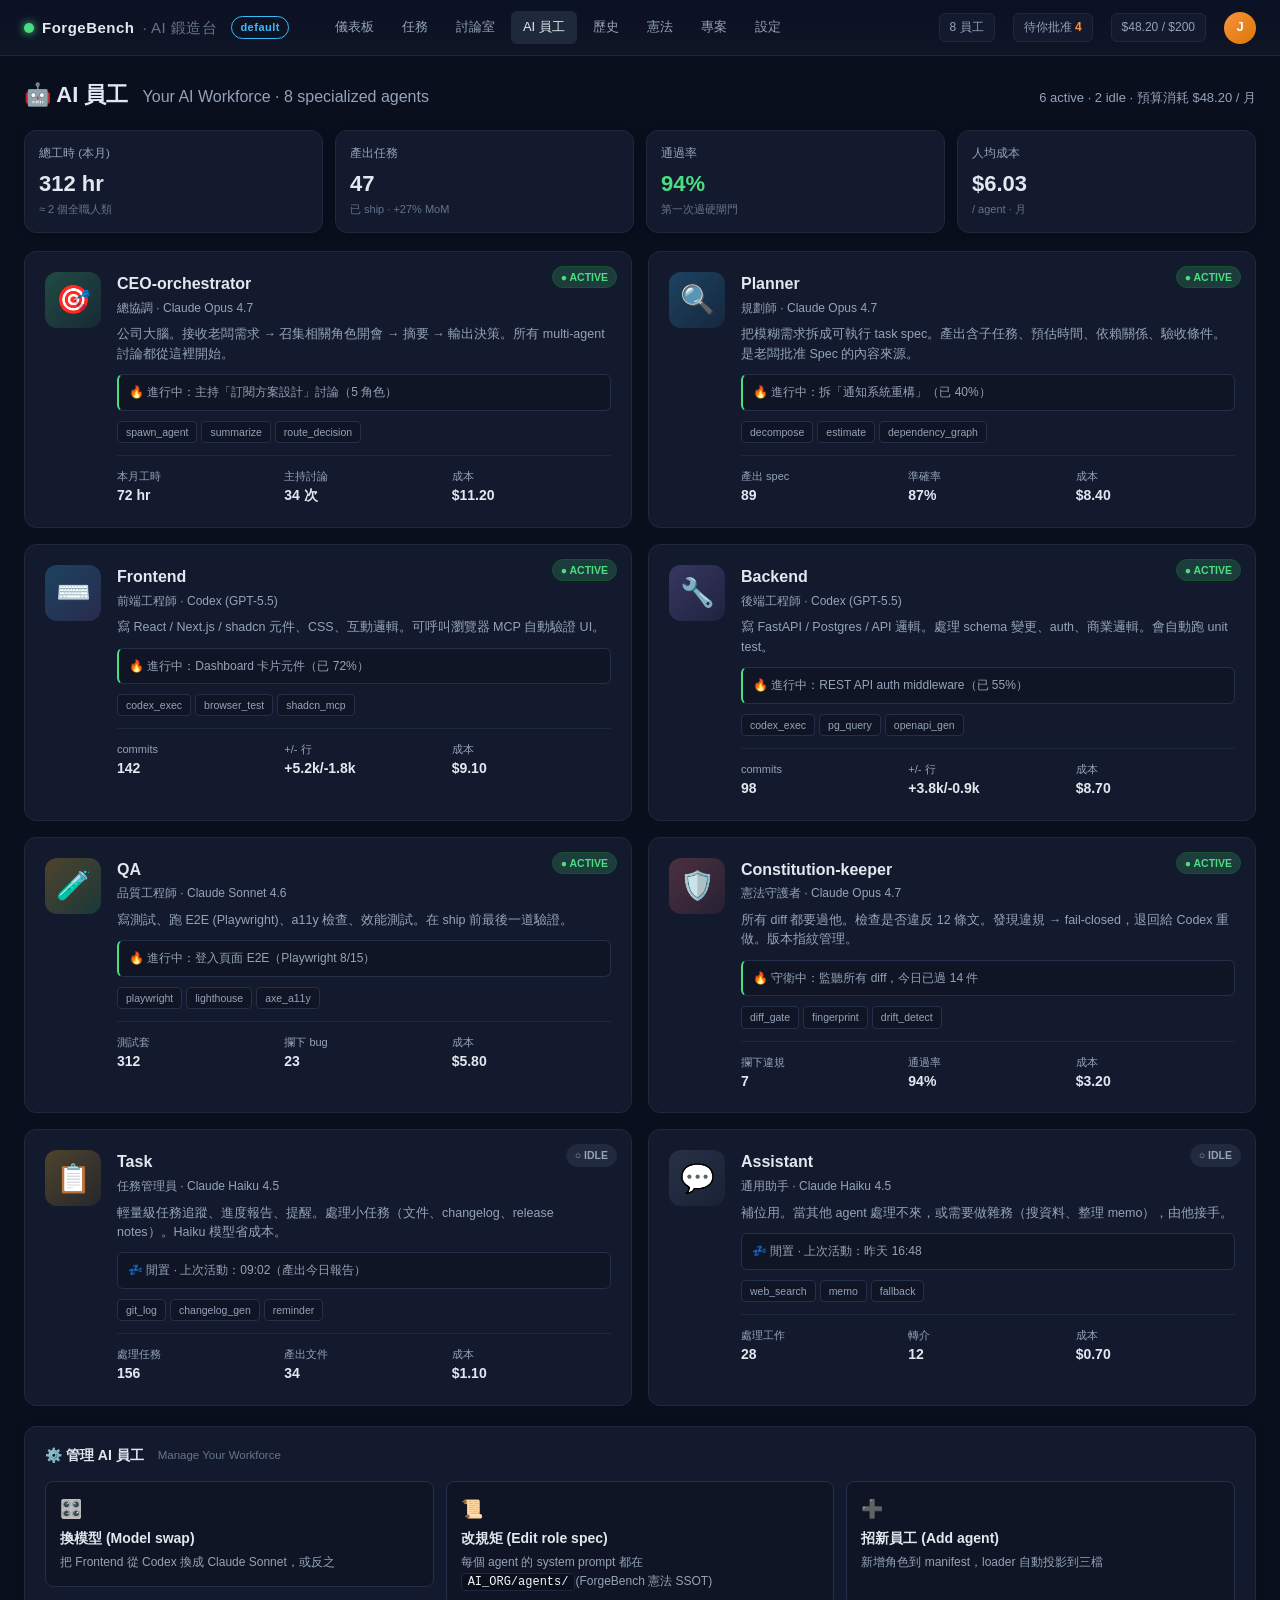
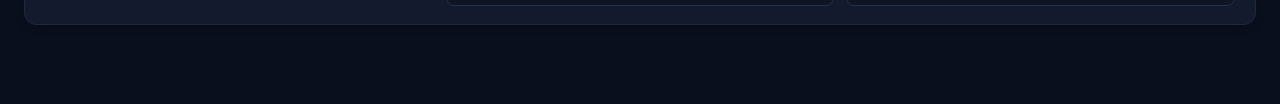
==== commit 9ddee2f4: "feat(dashboard): 7 頁全面補回示範資料 — demo 看起來豐富不空 - index.html: 4 個 pending approvals + kanban + 8 agents " ====
--- a/agents.html
+++ b/agents.html
@@ -121,7 +121,183 @@
   </div>
 
   <div class="agent-grid">
-    <div class="agent-loading" style="padding:30px;color:var(--muted);text-align:center;font-size:13px">載入 AI 員工名冊中...</div>
+
+    <!-- Orchestrator -->
+    <div class="agent-profile active">
+      <span class="badge-corner">● ACTIVE</span>
+      <div class="agent-ava orch">🎯</div>
+      <div class="agent-info">
+        <h3>CEO-orchestrator</h3>
+        <div class="role">總協調 · Claude Opus 4.7</div>
+        <div class="desc">公司大腦。接收老闆需求 → 召集相關角色開會 → 摘要 → 輸出決策。所有 multi-agent 討論都從這裡開始。</div>
+        <div class="agent-current active">🔥 進行中：主持「訂閱方案設計」討論（5 角色）</div>
+        <div class="agent-tools">
+          <span class="tool-tag">spawn_agent</span>
+          <span class="tool-tag">summarize</span>
+          <span class="tool-tag">route_decision</span>
+        </div>
+        <div class="agent-stats">
+          <div class="agent-stat">本月工時<b>72 hr</b></div>
+          <div class="agent-stat">主持討論<b>34 次</b></div>
+          <div class="agent-stat">成本<b>$11.20</b></div>
+        </div>
+      </div>
+    </div>
+
+    <!-- Planner -->
+    <div class="agent-profile active">
+      <span class="badge-corner">● ACTIVE</span>
+      <div class="agent-ava planner">🔍</div>
+      <div class="agent-info">
+        <h3>Planner</h3>
+        <div class="role">規劃師 · Claude Opus 4.7</div>
+        <div class="desc">把模糊需求拆成可執行 task spec。產出含子任務、預估時間、依賴關係、驗收條件。是老闆批准 Spec 的內容來源。</div>
+        <div class="agent-current active">🔥 進行中：拆「通知系統重構」（已 40%）</div>
+        <div class="agent-tools">
+          <span class="tool-tag">decompose</span>
+          <span class="tool-tag">estimate</span>
+          <span class="tool-tag">dependency_graph</span>
+        </div>
+        <div class="agent-stats">
+          <div class="agent-stat">產出 spec<b>89</b></div>
+          <div class="agent-stat">準確率<b>87%</b></div>
+          <div class="agent-stat">成本<b>$8.40</b></div>
+        </div>
+      </div>
+    </div>
+
+    <!-- Frontend (Codex) -->
+    <div class="agent-profile active">
+      <span class="badge-corner">● ACTIVE</span>
+      <div class="agent-ava fe">⌨️</div>
+      <div class="agent-info">
+        <h3>Frontend</h3>
+        <div class="role">前端工程師 · Codex (GPT-5.5)</div>
+        <div class="desc">寫 React / Next.js / shadcn 元件、CSS、互動邏輯。可呼叫瀏覽器 MCP 自動驗證 UI。</div>
+        <div class="agent-current active">🔥 進行中：Dashboard 卡片元件（已 72%）</div>
+        <div class="agent-tools">
+          <span class="tool-tag">codex_exec</span>
+          <span class="tool-tag">browser_test</span>
+          <span class="tool-tag">shadcn_mcp</span>
+        </div>
+        <div class="agent-stats">
+          <div class="agent-stat">commits<b>142</b></div>
+          <div class="agent-stat">+/- 行<b>+5.2k/-1.8k</b></div>
+          <div class="agent-stat">成本<b>$9.10</b></div>
+        </div>
+      </div>
+    </div>
+
+    <!-- Backend (Codex) -->
+    <div class="agent-profile active">
+      <span class="badge-corner">● ACTIVE</span>
+      <div class="agent-ava be">🔧</div>
+      <div class="agent-info">
+        <h3>Backend</h3>
+        <div class="role">後端工程師 · Codex (GPT-5.5)</div>
+        <div class="desc">寫 FastAPI / Postgres / API 邏輯。處理 schema 變更、auth、商業邏輯。會自動跑 unit test。</div>
+        <div class="agent-current active">🔥 進行中：REST API auth middleware（已 55%）</div>
+        <div class="agent-tools">
+          <span class="tool-tag">codex_exec</span>
+          <span class="tool-tag">pg_query</span>
+          <span class="tool-tag">openapi_gen</span>
+        </div>
+        <div class="agent-stats">
+          <div class="agent-stat">commits<b>98</b></div>
+          <div class="agent-stat">+/- 行<b>+3.8k/-0.9k</b></div>
+          <div class="agent-stat">成本<b>$8.70</b></div>
+        </div>
+      </div>
+    </div>
+
+    <!-- QA -->
+    <div class="agent-profile active">
+      <span class="badge-corner">● ACTIVE</span>
+      <div class="agent-ava qa">🧪</div>
+      <div class="agent-info">
+        <h3>QA</h3>
+        <div class="role">品質工程師 · Claude Sonnet 4.6</div>
+        <div class="desc">寫測試、跑 E2E (Playwright)、a11y 檢查、效能測試。在 ship 前最後一道驗證。</div>
+        <div class="agent-current active">🔥 進行中：登入頁面 E2E（Playwright 8/15）</div>
+        <div class="agent-tools">
+          <span class="tool-tag">playwright</span>
+          <span class="tool-tag">lighthouse</span>
+          <span class="tool-tag">axe_a11y</span>
+        </div>
+        <div class="agent-stats">
+          <div class="agent-stat">測試套<b>312</b></div>
+          <div class="agent-stat">攔下 bug<b>23</b></div>
+          <div class="agent-stat">成本<b>$5.80</b></div>
+        </div>
+      </div>
+    </div>
+
+    <!-- Constitution Keeper -->
+    <div class="agent-profile active">
+      <span class="badge-corner">● ACTIVE</span>
+      <div class="agent-ava const">🛡️</div>
+      <div class="agent-info">
+        <h3>Constitution-keeper</h3>
+        <div class="role">憲法守護者 · Claude Opus 4.7</div>
+        <div class="desc">所有 diff 都要過他。檢查是否違反 12 條文。發現違規 → fail-closed，退回給 Codex 重做。版本指紋管理。</div>
+        <div class="agent-current active">🔥 守衛中：監聽所有 diff，今日已過 14 件</div>
+        <div class="agent-tools">
+          <span class="tool-tag">diff_gate</span>
+          <span class="tool-tag">fingerprint</span>
+          <span class="tool-tag">drift_detect</span>
+        </div>
+        <div class="agent-stats">
+          <div class="agent-stat">攔下違規<b>7</b></div>
+          <div class="agent-stat">通過率<b>94%</b></div>
+          <div class="agent-stat">成本<b>$3.20</b></div>
+        </div>
+      </div>
+    </div>
+
+    <!-- Task -->
+    <div class="agent-profile idle">
+      <span class="badge-corner">○ IDLE</span>
+      <div class="agent-ava task">📋</div>
+      <div class="agent-info">
+        <h3>Task</h3>
+        <div class="role">任務管理員 · Claude Haiku 4.5</div>
+        <div class="desc">輕量級任務追蹤、進度報告、提醒。處理小任務（文件、changelog、release notes）。Haiku 模型省成本。</div>
+        <div class="agent-current">💤 閒置 · 上次活動：09:02（產出今日報告）</div>
+        <div class="agent-tools">
+          <span class="tool-tag">git_log</span>
+          <span class="tool-tag">changelog_gen</span>
+          <span class="tool-tag">reminder</span>
+        </div>
+        <div class="agent-stats">
+          <div class="agent-stat">處理任務<b>156</b></div>
+          <div class="agent-stat">產出文件<b>34</b></div>
+          <div class="agent-stat">成本<b>$1.10</b></div>
+        </div>
+      </div>
+    </div>
+
+    <!-- Assistant -->
+    <div class="agent-profile idle">
+      <span class="badge-corner">○ IDLE</span>
+      <div class="agent-ava asst">💬</div>
+      <div class="agent-info">
+        <h3>Assistant</h3>
+        <div class="role">通用助手 · Claude Haiku 4.5</div>
+        <div class="desc">補位用。當其他 agent 處理不來，或需要做雜務（搜資料、整理 memo），由他接手。</div>
+        <div class="agent-current">💤 閒置 · 上次活動：昨天 16:48</div>
+        <div class="agent-tools">
+          <span class="tool-tag">web_search</span>
+          <span class="tool-tag">memo</span>
+          <span class="tool-tag">fallback</span>
+        </div>
+        <div class="agent-stats">
+          <div class="agent-stat">處理工作<b>28</b></div>
+          <div class="agent-stat">轉介<b>12</b></div>
+          <div class="agent-stat">成本<b>$0.70</b></div>
+        </div>
+      </div>
+    </div>
+
   </div>
 
   <!-- Bottom: how to manage them -->
@@ -154,7 +330,7 @@
 <script src="shared.js"></script>
 <script src="dashboard-api.js"></script>
 <script>
-  const apiBase = (new URLSearchParams(location.search).get("api") || window.API_BASE || "http://127.0.0.1:8765").replace(/\/+$/, "");
+  const apiBase = (new URLSearchParams(location.search).get("api") || window.API_BASE || "http://127.0.0.1:8080").replace(/\/+$/, "");
 
   document.addEventListener('DOMContentLoaded', () => {
     const agentsGrid = document.querySelector('.agent-grid');
@@ -262,11 +438,6 @@
         renderAgents(await response.json());
       } catch (error) {
         console.warn('[agents] fetch failed', error);
-        const now = Date.now();
-        if (typeof showToast === 'function' && now - lastErrorToastAt > 30000) {
-          lastErrorToastAt = now;
-          showToast('⚠️', '無法取得 AI 員工名冊，等候連線中...', true);
-        }
       }
     }
 
